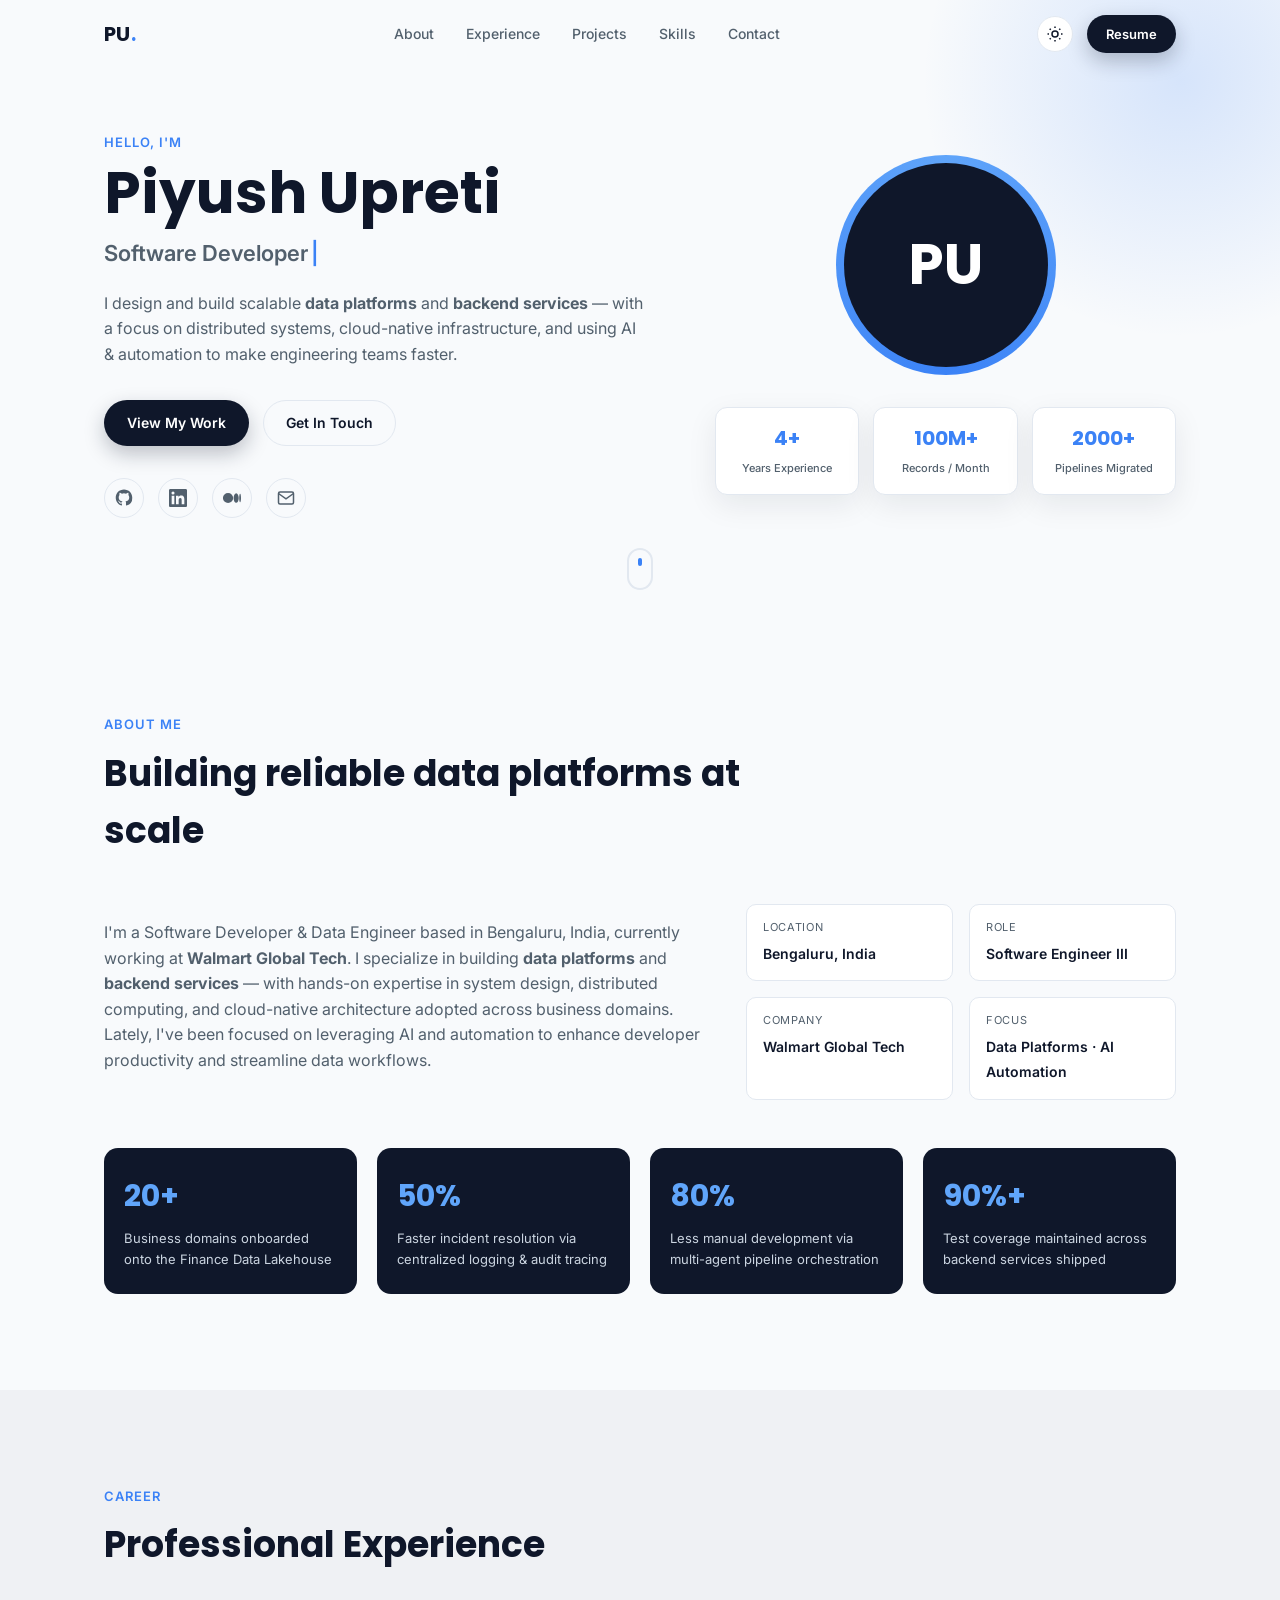
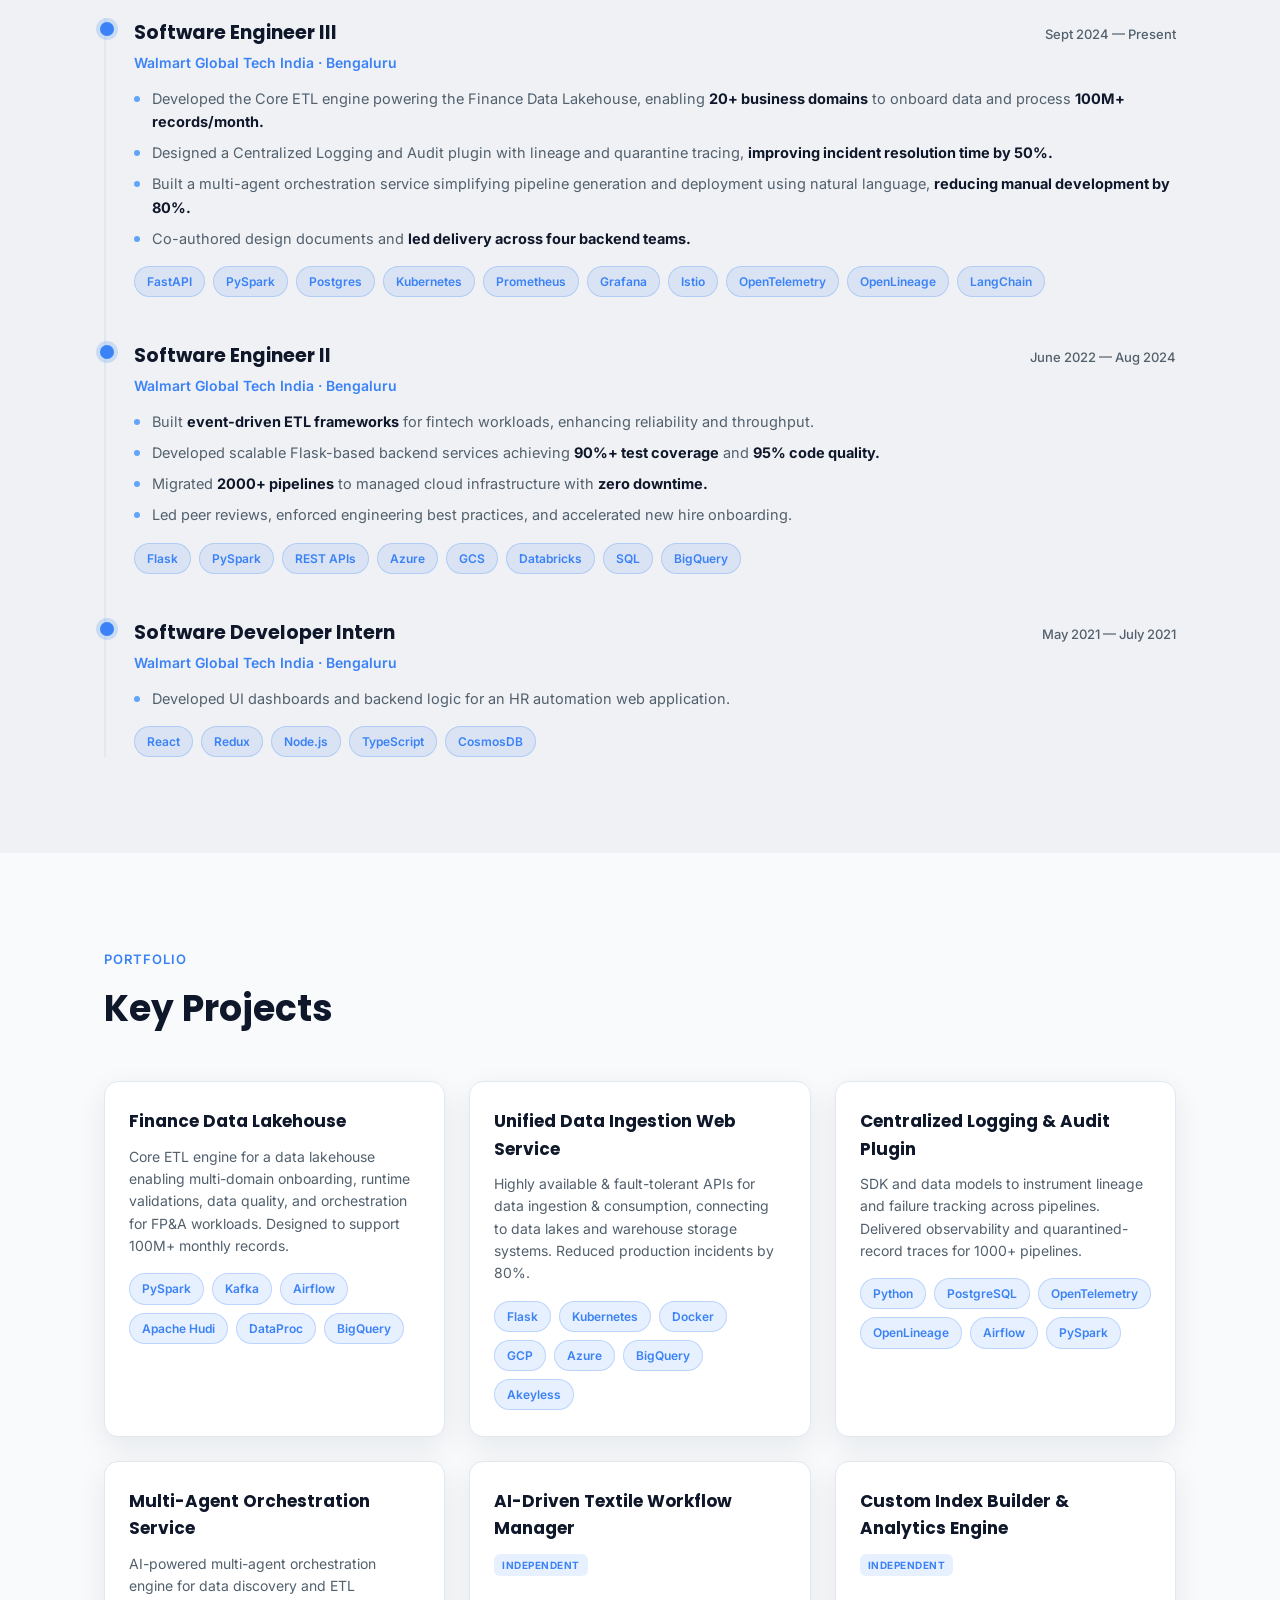
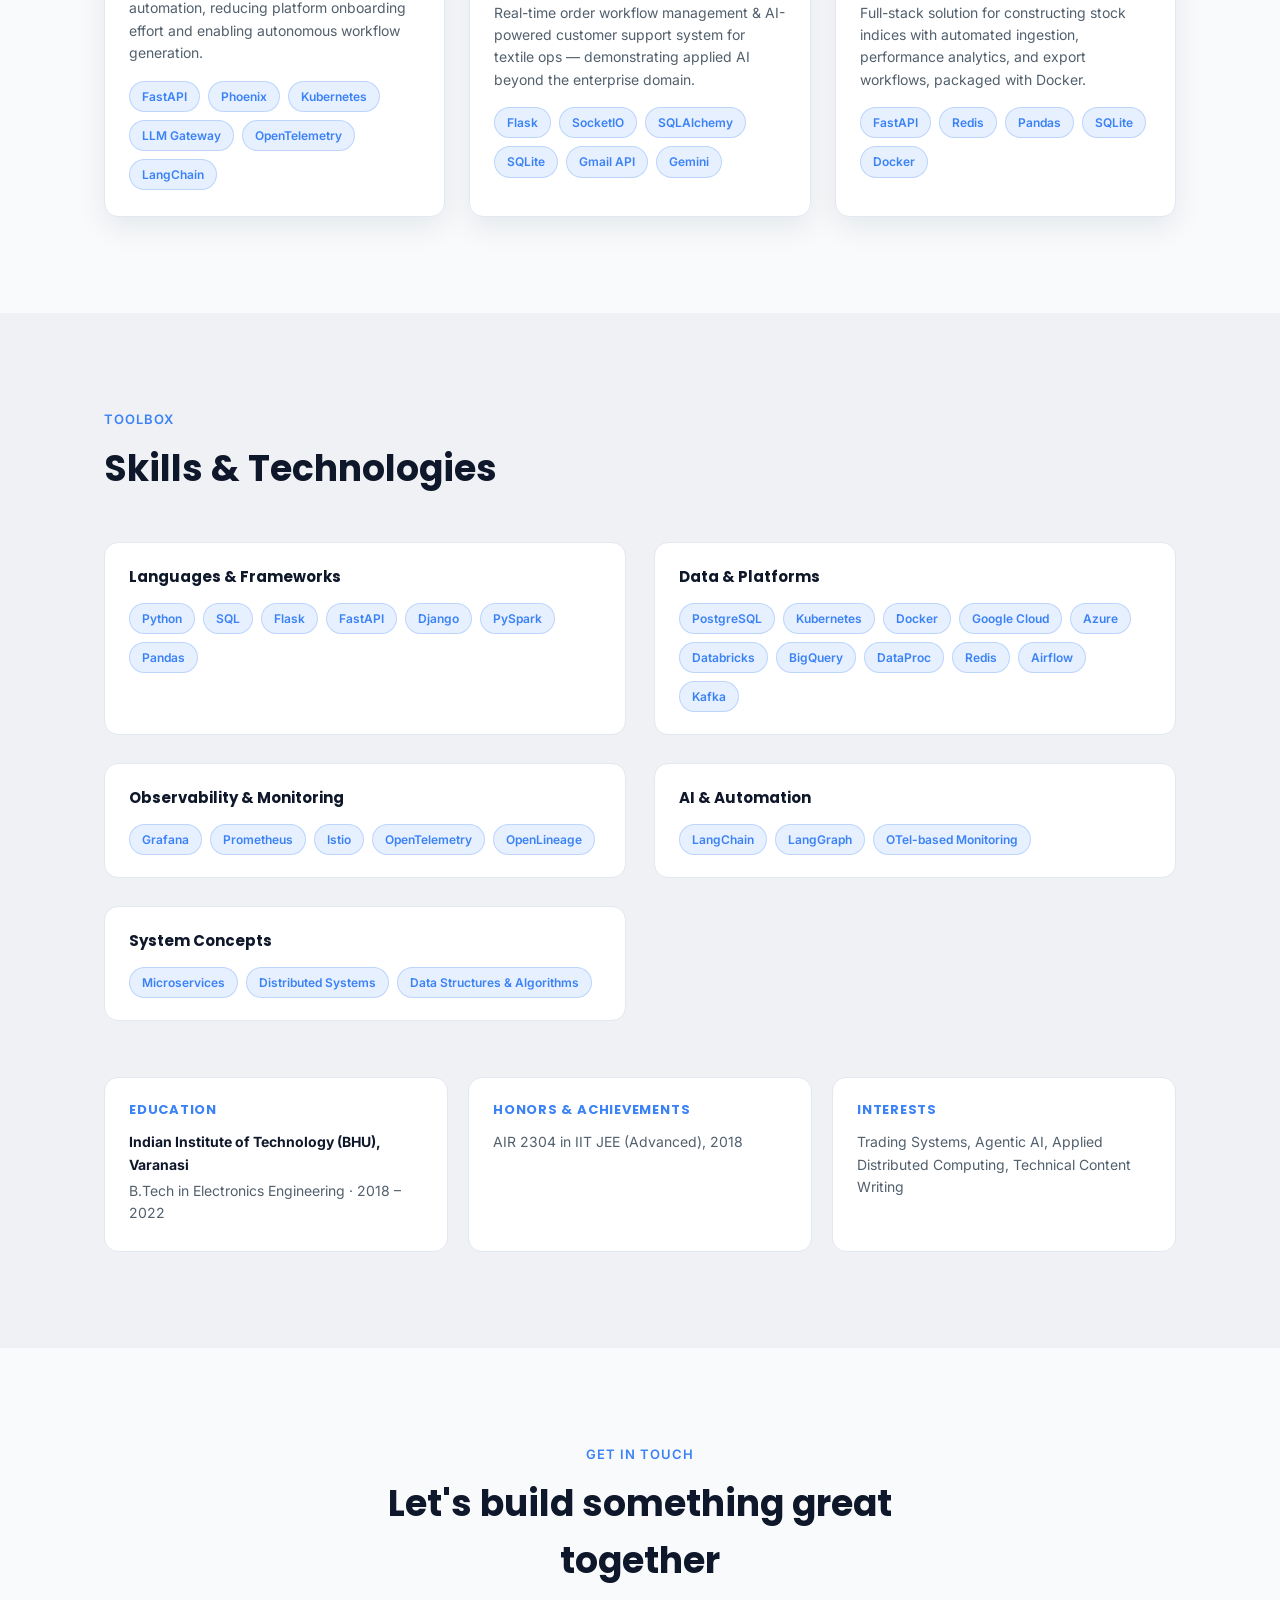
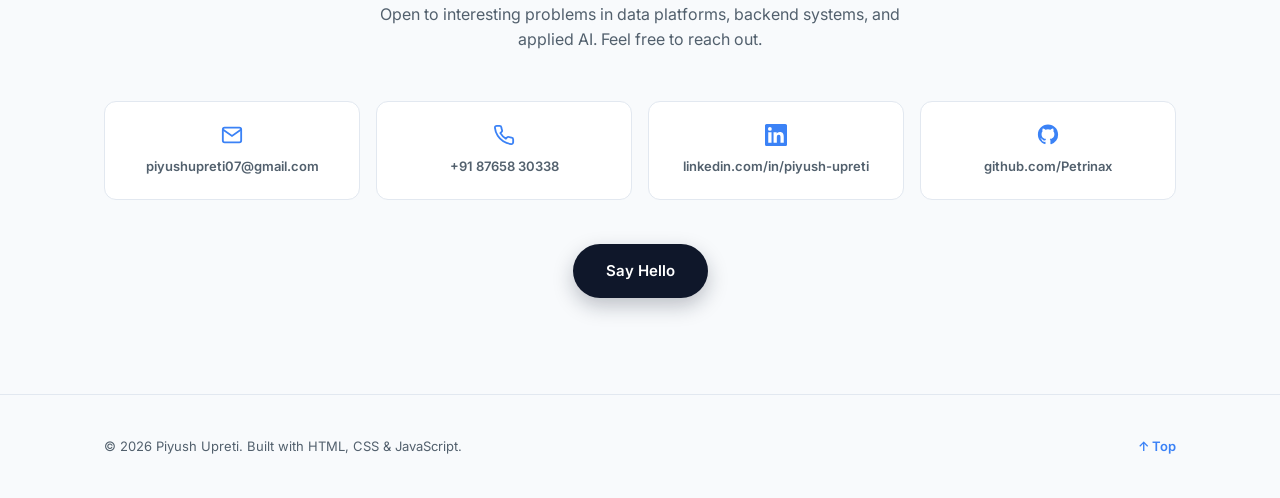
==== page/index.html @ 99fe75d0 "DE-3000 | Add personal branding portfolio site under page/ Co-authored-by: Cursor <cursoragent@curso" ====
<!DOCTYPE html>
<html lang="en">
<head>
<meta charset="UTF-8" />
<meta name="viewport" content="width=device-width, initial-scale=1" />
<title>Piyush Upreti | Software Developer & Data Engineer</title>
<meta name="description" content="Piyush Upreti — Software Developer & Data Engineer building scalable data platforms, backend services, and AI-powered automation." />
<meta name="theme-color" content="#0f172a" />

<!-- Open Graph -->
<meta property="og:title" content="Piyush Upreti | Software Developer & Data Engineer" />
<meta property="og:description" content="Building scalable data platforms, backend services, and AI-powered automation." />
<meta property="og:type" content="website" />
<meta property="og:url" content="https://piyushupreti.com" />

<link rel="icon" href="data:image/svg+xml,%3Csvg xmlns='http://www.w3.org/2000/svg' viewBox='0 0 100 100'%3E%3Crect width='100' height='100' rx='20' fill='%230f172a'/%3E%3Ctext x='50' y='68' font-size='55' text-anchor='middle' fill='%233b82f6' font-family='Arial, sans-serif' font-weight='700'%3EP%3C/text%3E%3C/svg%3E" />

<link rel="preconnect" href="https://fonts.googleapis.com" />
<link rel="preconnect" href="https://fonts.gstatic.com" crossorigin />
<link href="https://fonts.googleapis.com/css2?family=Poppins:wght@500;600;700&family=Inter:wght@400;500;600;700&display=swap" rel="stylesheet" />

<link rel="stylesheet" href="styles.css" />
</head>
<body>

<div class="progress-bar" id="progressBar"></div>

<header class="nav-wrap" id="navWrap">
  <nav class="nav container">
    <a href="#home" class="logo">PU<span>.</span></a>

    <button class="nav-toggle" id="navToggle" aria-label="Toggle menu" aria-expanded="false">
      <span></span><span></span><span></span>
    </button>

    <ul class="nav-links" id="navLinks">
      <li><a href="#about" class="nav-link">About</a></li>
      <li><a href="#experience" class="nav-link">Experience</a></li>
      <li><a href="#projects" class="nav-link">Projects</a></li>
      <li><a href="#skills" class="nav-link">Skills</a></li>
      <li><a href="#contact" class="nav-link">Contact</a></li>
    </ul>

    <div class="nav-actions">
      <button class="theme-toggle" id="themeToggle" aria-label="Toggle dark mode">
        <svg class="icon-sun" viewBox="0 0 24 24" fill="none" stroke="currentColor" stroke-width="2"><circle cx="12" cy="12" r="4"/><path d="M12 2v2M12 20v2M4.93 4.93l1.41 1.41M17.66 17.66l1.41 1.41M2 12h2M20 12h2M6.34 17.66l-1.41 1.41M19.07 4.93l-1.41 1.41"/></svg>
        <svg class="icon-moon" viewBox="0 0 24 24" fill="none" stroke="currentColor" stroke-width="2"><path d="M21 12.79A9 9 0 1 1 11.21 3 7 7 0 0 0 21 12.79z"/></svg>
      </button>
      <a class="btn btn-sm btn-primary" href="assets/Piyush-Upreti-Resume.pdf" download>Resume</a>
    </div>
  </nav>
</header>

<main>

  <!-- HERO -->
  <section id="home" class="hero">
    <div class="container hero-grid">
      <div class="hero-copy reveal">
        <p class="eyebrow">Hello, I'm</p>
        <h1 class="hero-name">Piyush Upreti</h1>
        <p class="hero-role">
          <span id="typedRole">Software Developer</span><span class="cursor">|</span>
        </p>
        <p class="hero-summary">
          I design and build scalable <strong>data platforms</strong> and <strong>backend services</strong> —
          with a focus on distributed systems, cloud-native infrastructure, and using AI &amp; automation
          to make engineering teams faster.
        </p>

        <div class="hero-actions">
          <a href="#projects" class="btn btn-primary">View My Work</a>
          <a href="#contact" class="btn btn-outline">Get In Touch</a>
        </div>

        <ul class="social-row" aria-label="Social links">
          <li><a href="https://github.com/Petrinax" target="_blank" rel="noopener" aria-label="GitHub">
            <svg viewBox="0 0 24 24" fill="currentColor"><path d="M12 .5C5.73.5.98 5.24.98 11.52c0 4.86 3.15 8.98 7.53 10.43.55.1.75-.24.75-.53 0-.26-.01-1.13-.02-2.05-3.06.67-3.71-1.3-3.71-1.3-.5-1.28-1.22-1.62-1.22-1.62-1-.68.07-.67.07-.67 1.1.08 1.68 1.13 1.68 1.13.98 1.68 2.57 1.19 3.2.91.1-.71.38-1.19.7-1.46-2.44-.28-5.01-1.22-5.01-5.43 0-1.2.43-2.18 1.13-2.95-.11-.28-.49-1.4.11-2.93 0 0 .92-.3 3.02 1.13a10.5 10.5 0 0 1 5.5 0c2.1-1.43 3.02-1.13 3.02-1.13.6 1.53.22 2.65.11 2.93.7.77 1.13 1.75 1.13 2.95 0 4.22-2.58 5.15-5.03 5.42.39.34.74 1.02.74 2.05 0 1.48-.01 2.67-.01 3.03 0 .29.2.64.76.53A10.53 10.53 0 0 0 23.02 11.5C23.02 5.24 18.27.5 12 .5z"/></svg>
          </a></li>
          <li><a href="https://www.linkedin.com/in/piyush-upreti" target="_blank" rel="noopener" aria-label="LinkedIn">
            <svg viewBox="0 0 24 24" fill="currentColor"><path d="M20.45 20.45h-3.56v-5.57c0-1.33-.02-3.04-1.85-3.04-1.85 0-2.14 1.45-2.14 2.94v5.67H9.34V9h3.41v1.56h.05c.48-.9 1.64-1.85 3.38-1.85 3.6 0 4.27 2.37 4.27 5.46v6.28zM5.34 7.43a2.07 2.07 0 1 1 0-4.14 2.07 2.07 0 0 1 0 4.14zM7.12 20.45H3.55V9h3.57v11.45zM22.22 0H1.77C.8 0 0 .78 0 1.75v20.5C0 23.22.8 24 1.77 24h20.45c.98 0 1.78-.78 1.78-1.75V1.75C24 .78 23.2 0 22.22 0z"/></svg>
          </a></li>
          <li><a href="https://medium.com/@piyushupreti07" target="_blank" rel="noopener" aria-label="Medium">
            <svg viewBox="0 0 24 24" fill="currentColor"><path d="M13.54 12a6.8 6.8 0 1 1-13.6 0 6.8 6.8 0 0 1 13.6 0zm7.42 0c0 3.54-1.52 6.42-3.4 6.42-1.88 0-3.4-2.88-3.4-6.42s1.52-6.42 3.4-6.42c1.88 0 3.4 2.87 3.4 6.42zM24 12c0 3.17-.53 5.75-1.19 5.75-.66 0-1.19-2.58-1.19-5.75s.53-5.75 1.19-5.75c.66 0 1.19 2.57 1.19 5.75z"/></svg>
          </a></li>
          <li><a href="mailto:piyushupreti07@gmail.com" aria-label="Email">
            <svg viewBox="0 0 24 24" fill="none" stroke="currentColor" stroke-width="2"><rect x="2" y="4" width="20" height="16" rx="2"/><path d="m22 6-10 7L2 6"/></svg>
          </a></li>
        </ul>
      </div>

      <div class="hero-visual reveal">
        <div class="avatar-ring">
          <div class="avatar-core">PU</div>
        </div>
        <div class="hero-stats">
          <div class="stat-card"><span class="stat-num">4+</span><span class="stat-label">Years Experience</span></div>
          <div class="stat-card"><span class="stat-num">100M+</span><span class="stat-label">Records / Month</span></div>
          <div class="stat-card"><span class="stat-num">2000+</span><span class="stat-label">Pipelines Migrated</span></div>
        </div>
      </div>
    </div>
    <a href="#about" class="scroll-cue" aria-label="Scroll down"><span></span></a>
  </section>

  <!-- ABOUT -->
  <section id="about" class="section">
    <div class="container">
      <p class="section-eyebrow reveal">About Me</p>
      <h2 class="section-title reveal">Building reliable data platforms at scale</h2>

      <div class="about-grid">
        <p class="about-text reveal">
          I'm a Software Developer &amp; Data Engineer based in Bengaluru, India, currently working at
          <strong>Walmart Global Tech</strong>. I specialize in building <strong>data platforms</strong> and
          <strong>backend services</strong> — with hands-on expertise in system design, distributed computing,
          and cloud-native architecture adopted across business domains. Lately, I've been focused on
          leveraging AI and automation to enhance developer productivity and streamline data workflows.
        </p>

        <div class="about-facts reveal">
          <div class="fact"><span class="fact-label">Location</span><span class="fact-value">Bengaluru, India</span></div>
          <div class="fact"><span class="fact-label">Role</span><span class="fact-value">Software Engineer III</span></div>
          <div class="fact"><span class="fact-label">Company</span><span class="fact-value">Walmart Global Tech</span></div>
          <div class="fact"><span class="fact-label">Focus</span><span class="fact-value">Data Platforms · AI Automation</span></div>
        </div>
      </div>

      <div class="highlight-grid reveal">
        <div class="highlight-card">
          <span class="highlight-num">20+</span>
          <p>Business domains onboarded onto the Finance Data Lakehouse</p>
        </div>
        <div class="highlight-card">
          <span class="highlight-num">50%</span>
          <p>Faster incident resolution via centralized logging &amp; audit tracing</p>
        </div>
        <div class="highlight-card">
          <span class="highlight-num">80%</span>
          <p>Less manual development via multi-agent pipeline orchestration</p>
        </div>
        <div class="highlight-card">
          <span class="highlight-num">90%+</span>
          <p>Test coverage maintained across backend services shipped</p>
        </div>
      </div>
    </div>
  </section>

  <!-- EXPERIENCE -->
  <section id="experience" class="section section-alt">
    <div class="container">
      <p class="section-eyebrow reveal">Career</p>
      <h2 class="section-title reveal">Professional Experience</h2>

      <div class="timeline">
        <div class="timeline-item reveal">
          <div class="timeline-dot"></div>
          <div class="timeline-content">
            <div class="timeline-head">
              <h3>Software Engineer III</h3>
              <span class="timeline-date">Sept 2024 — Present</span>
            </div>
            <p class="timeline-org">Walmart Global Tech India · Bengaluru</p>
            <ul>
              <li>Developed the Core ETL engine powering the Finance Data Lakehouse, enabling <strong>20+ business domains</strong> to onboard data and process <strong>100M+ records/month.</strong></li>
              <li>Designed a Centralized Logging and Audit plugin with lineage and quarantine tracing, <strong>improving incident resolution time by 50%.</strong></li>
              <li>Built a multi-agent orchestration service simplifying pipeline generation and deployment using natural language, <strong>reducing manual development by 80%.</strong></li>
              <li>Co-authored design documents and <strong>led delivery across four backend teams.</strong></li>
            </ul>
            <div class="tag-row">
              <span class="tag">FastAPI</span><span class="tag">PySpark</span><span class="tag">Postgres</span>
              <span class="tag">Kubernetes</span><span class="tag">Prometheus</span><span class="tag">Grafana</span>
              <span class="tag">Istio</span><span class="tag">OpenTelemetry</span><span class="tag">OpenLineage</span><span class="tag">LangChain</span>
            </div>
          </div>
        </div>

        <div class="timeline-item reveal">
          <div class="timeline-dot"></div>
          <div class="timeline-content">
            <div class="timeline-head">
              <h3>Software Engineer II</h3>
              <span class="timeline-date">June 2022 — Aug 2024</span>
            </div>
            <p class="timeline-org">Walmart Global Tech India · Bengaluru</p>
            <ul>
              <li>Built <strong>event-driven ETL frameworks</strong> for fintech workloads, enhancing reliability and throughput.</li>
              <li>Developed scalable Flask-based backend services achieving <strong>90%+ test coverage</strong> and <strong>95% code quality.</strong></li>
              <li>Migrated <strong>2000+ pipelines</strong> to managed cloud infrastructure with <strong>zero downtime.</strong></li>
              <li>Led peer reviews, enforced engineering best practices, and accelerated new hire onboarding.</li>
            </ul>
            <div class="tag-row">
              <span class="tag">Flask</span><span class="tag">PySpark</span><span class="tag">REST APIs</span>
              <span class="tag">Azure</span><span class="tag">GCS</span><span class="tag">Databricks</span>
              <span class="tag">SQL</span><span class="tag">BigQuery</span>
            </div>
          </div>
        </div>

        <div class="timeline-item reveal">
          <div class="timeline-dot"></div>
          <div class="timeline-content">
            <div class="timeline-head">
              <h3>Software Developer Intern</h3>
              <span class="timeline-date">May 2021 — July 2021</span>
            </div>
            <p class="timeline-org">Walmart Global Tech India · Bengaluru</p>
            <ul>
              <li>Developed UI dashboards and backend logic for an HR automation web application.</li>
            </ul>
            <div class="tag-row">
              <span class="tag">React</span><span class="tag">Redux</span><span class="tag">Node.js</span>
              <span class="tag">TypeScript</span><span class="tag">CosmosDB</span>
            </div>
          </div>
        </div>
      </div>
    </div>
  </section>

  <!-- PROJECTS -->
  <section id="projects" class="section">
    <div class="container">
      <p class="section-eyebrow reveal">Portfolio</p>
      <h2 class="section-title reveal">Key Projects</h2>

      <div class="project-grid">
        <article class="project-card reveal">
          <h3>Finance Data Lakehouse</h3>
          <p>Core ETL engine for a data lakehouse enabling multi-domain onboarding, runtime validations, data quality, and orchestration for FP&amp;A workloads. Designed to support 100M+ monthly records.</p>
          <div class="tag-row"><span class="tag">PySpark</span><span class="tag">Kafka</span><span class="tag">Airflow</span><span class="tag">Apache Hudi</span><span class="tag">DataProc</span><span class="tag">BigQuery</span></div>
        </article>

        <article class="project-card reveal">
          <h3>Unified Data Ingestion Web Service</h3>
          <p>Highly available &amp; fault-tolerant APIs for data ingestion &amp; consumption, connecting to data lakes and warehouse storage systems. Reduced production incidents by 80%.</p>
          <div class="tag-row"><span class="tag">Flask</span><span class="tag">Kubernetes</span><span class="tag">Docker</span><span class="tag">GCP</span><span class="tag">Azure</span><span class="tag">BigQuery</span><span class="tag">Akeyless</span></div>
        </article>

        <article class="project-card reveal">
          <h3>Centralized Logging &amp; Audit Plugin</h3>
          <p>SDK and data models to instrument lineage and failure tracking across pipelines. Delivered observability and quarantined-record traces for 1000+ pipelines.</p>
          <div class="tag-row"><span class="tag">Python</span><span class="tag">PostgreSQL</span><span class="tag">OpenTelemetry</span><span class="tag">OpenLineage</span><span class="tag">Airflow</span><span class="tag">PySpark</span></div>
        </article>

        <article class="project-card reveal">
          <h3>Multi-Agent Orchestration Service</h3>
          <p>AI-powered multi-agent orchestration engine for data discovery and ETL automation, reducing platform onboarding effort and enabling autonomous workflow generation.</p>
          <div class="tag-row"><span class="tag">FastAPI</span><span class="tag">Phoenix</span><span class="tag">Kubernetes</span><span class="tag">LLM Gateway</span><span class="tag">OpenTelemetry</span><span class="tag">LangChain</span></div>
        </article>

        <article class="project-card reveal">
          <h3>AI-Driven Textile Workflow Manager</h3>
          <p class="badge-line"><span class="badge">Independent</span></p>
          <p>Real-time order workflow management &amp; AI-powered customer support system for textile ops — demonstrating applied AI beyond the enterprise domain.</p>
          <div class="tag-row"><span class="tag">Flask</span><span class="tag">SocketIO</span><span class="tag">SQLAlchemy</span><span class="tag">SQLite</span><span class="tag">Gmail API</span><span class="tag">Gemini</span></div>
        </article>

        <article class="project-card reveal">
          <h3>Custom Index Builder &amp; Analytics Engine</h3>
          <p class="badge-line"><span class="badge">Independent</span></p>
          <p>Full-stack solution for constructing stock indices with automated ingestion, performance analytics, and export workflows, packaged with Docker.</p>
          <div class="tag-row"><span class="tag">FastAPI</span><span class="tag">Redis</span><span class="tag">Pandas</span><span class="tag">SQLite</span><span class="tag">Docker</span></div>
        </article>
      </div>
    </div>
  </section>

  <!-- SKILLS -->
  <section id="skills" class="section section-alt">
    <div class="container">
      <p class="section-eyebrow reveal">Toolbox</p>
      <h2 class="section-title reveal">Skills &amp; Technologies</h2>

      <div class="skills-grid">
        <div class="skill-group reveal">
          <h3>Languages &amp; Frameworks</h3>
          <div class="tag-row"><span class="tag">Python</span><span class="tag">SQL</span><span class="tag">Flask</span><span class="tag">FastAPI</span><span class="tag">Django</span><span class="tag">PySpark</span><span class="tag">Pandas</span></div>
        </div>
        <div class="skill-group reveal">
          <h3>Data &amp; Platforms</h3>
          <div class="tag-row"><span class="tag">PostgreSQL</span><span class="tag">Kubernetes</span><span class="tag">Docker</span><span class="tag">Google Cloud</span><span class="tag">Azure</span><span class="tag">Databricks</span><span class="tag">BigQuery</span><span class="tag">DataProc</span><span class="tag">Redis</span><span class="tag">Airflow</span><span class="tag">Kafka</span></div>
        </div>
        <div class="skill-group reveal">
          <h3>Observability &amp; Monitoring</h3>
          <div class="tag-row"><span class="tag">Grafana</span><span class="tag">Prometheus</span><span class="tag">Istio</span><span class="tag">OpenTelemetry</span><span class="tag">OpenLineage</span></div>
        </div>
        <div class="skill-group reveal">
          <h3>AI &amp; Automation</h3>
          <div class="tag-row"><span class="tag">LangChain</span><span class="tag">LangGraph</span><span class="tag">OTel-based Monitoring</span></div>
        </div>
        <div class="skill-group reveal">
          <h3>System Concepts</h3>
          <div class="tag-row"><span class="tag">Microservices</span><span class="tag">Distributed Systems</span><span class="tag">Data Structures &amp; Algorithms</span></div>
        </div>
      </div>

      <div class="edu-honors reveal">
        <div class="edu-card">
          <h3>Education</h3>
          <p><strong>Indian Institute of Technology (BHU), Varanasi</strong></p>
          <p>B.Tech in Electronics Engineering · 2018 – 2022</p>
        </div>
        <div class="edu-card">
          <h3>Honors &amp; Achievements</h3>
          <p>AIR 2304 in IIT JEE (Advanced), 2018</p>
        </div>
        <div class="edu-card">
          <h3>Interests</h3>
          <p>Trading Systems, Agentic AI, Applied Distributed Computing, Technical Content Writing</p>
        </div>
      </div>
    </div>
  </section>

  <!-- CONTACT -->
  <section id="contact" class="section contact-section">
    <div class="container">
      <p class="section-eyebrow reveal">Get In Touch</p>
      <h2 class="section-title reveal">Let's build something great together</h2>
      <p class="contact-sub reveal">Open to interesting problems in data platforms, backend systems, and applied AI. Feel free to reach out.</p>

      <div class="contact-grid reveal">
        <a class="contact-card" href="mailto:piyushupreti07@gmail.com">
          <svg viewBox="0 0 24 24" fill="none" stroke="currentColor" stroke-width="2"><rect x="2" y="4" width="20" height="16" rx="2"/><path d="m22 6-10 7L2 6"/></svg>
          <span>piyushupreti07@gmail.com</span>
        </a>
        <a class="contact-card" href="tel:+918765830338">
          <svg viewBox="0 0 24 24" fill="none" stroke="currentColor" stroke-width="2"><path d="M22 16.92v3a2 2 0 0 1-2.18 2 19.79 19.79 0 0 1-8.63-3.07 19.5 19.5 0 0 1-6-6 19.79 19.79 0 0 1-3.07-8.67A2 2 0 0 1 4.11 2h3a2 2 0 0 1 2 1.72c.127.96.361 1.903.7 2.81a2 2 0 0 1-.45 2.11L8.09 9.91a16 16 0 0 0 6 6l1.27-1.27a2 2 0 0 1 2.11-.45c.907.339 1.85.573 2.81.7A2 2 0 0 1 22 16.92z"/></svg>
          <span>+91 87658 30338</span>
        </a>
        <a class="contact-card" href="https://www.linkedin.com/in/piyush-upreti" target="_blank" rel="noopener">
          <svg viewBox="0 0 24 24" fill="currentColor"><path d="M20.45 20.45h-3.56v-5.57c0-1.33-.02-3.04-1.85-3.04-1.85 0-2.14 1.45-2.14 2.94v5.67H9.34V9h3.41v1.56h.05c.48-.9 1.64-1.85 3.38-1.85 3.6 0 4.27 2.37 4.27 5.46v6.28zM5.34 7.43a2.07 2.07 0 1 1 0-4.14 2.07 2.07 0 0 1 0 4.14zM7.12 20.45H3.55V9h3.57v11.45zM22.22 0H1.77C.8 0 0 .78 0 1.75v20.5C0 23.22.8 24 1.77 24h20.45c.98 0 1.78-.78 1.78-1.75V1.75C24 .78 23.2 0 22.22 0z"/></svg>
          <span>linkedin.com/in/piyush-upreti</span>
        </a>
        <a class="contact-card" href="https://github.com/Petrinax" target="_blank" rel="noopener">
          <svg viewBox="0 0 24 24" fill="currentColor"><path d="M12 .5C5.73.5.98 5.24.98 11.52c0 4.86 3.15 8.98 7.53 10.43.55.1.75-.24.75-.53 0-.26-.01-1.13-.02-2.05-3.06.67-3.71-1.3-3.71-1.3-.5-1.28-1.22-1.62-1.22-1.62-1-.68.07-.67.07-.67 1.1.08 1.68 1.13 1.68 1.13.98 1.68 2.57 1.19 3.2.91.1-.71.38-1.19.7-1.46-2.44-.28-5.01-1.22-5.01-5.43 0-1.2.43-2.18 1.13-2.95-.11-.28-.49-1.4.11-2.93 0 0 .92-.3 3.02 1.13a10.5 10.5 0 0 1 5.5 0c2.1-1.43 3.02-1.13 3.02-1.13.6 1.53.22 2.65.11 2.93.7.77 1.13 1.75 1.13 2.95 0 4.22-2.58 5.15-5.03 5.42.39.34.74 1.02.74 2.05 0 1.48-.01 2.67-.01 3.03 0 .29.2.64.76.53A10.53 10.53 0 0 0 23.02 11.5C23.02 5.24 18.27.5 12 .5z"/></svg>
          <span>github.com/Petrinax</span>
        </a>
      </div>

      <div class="contact-cta reveal">
        <a href="mailto:piyushupreti07@gmail.com" class="btn btn-primary btn-lg">Say Hello</a>
      </div>
    </div>
  </section>

</main>

<footer class="footer">
  <div class="container footer-inner">
    <p>&copy; <span id="year"></span> Piyush Upreti. Built with HTML, CSS &amp; JavaScript.</p>
    <a href="#home" class="back-to-top" aria-label="Back to top">↑ Top</a>
  </div>
</footer>

<script src="script.js"></script>
</body>
</html>
---- page/styles.css ----
/* ==========================================================================
   Piyush Upreti — Portfolio Styles
   ========================================================================== */

:root {
  --navy: #0f172a;
  --navy-soft: #1e293b;
  --accent: #3b82f6;
  --accent-light: #60a5fa;
  --bg: #f8fafc;
  --surface: #ffffff;
  --text: #0f172a;
  --muted: #52606d;
  --border: #e2e8f0;
  --shadow: 0 10px 30px rgba(15, 23, 42, 0.08);
  --radius: 14px;
  --font-body: 'Inter', system-ui, -apple-system, "Segoe UI", sans-serif;
  --font-head: 'Poppins', var(--font-body);
  --header-h: 68px;
}

[data-theme="dark"] {
  --bg: #0b1220;
  --surface: #111a2e;
  --text: #e5edff;
  --muted: #93a3c2;
  --border: #223151;
  --shadow: 0 10px 30px rgba(0, 0, 0, 0.45);
}

* { box-sizing: border-box; }

html { scroll-behavior: smooth; }

body {
  margin: 0;
  font-family: var(--font-body);
  background: var(--bg);
  color: var(--text);
  line-height: 1.6;
  transition: background 0.3s ease, color 0.3s ease;
}

.container {
  max-width: 1120px;
  margin: 0 auto;
  padding: 0 24px;
}

img, svg { display: block; }

a { color: inherit; text-decoration: none; }

ul { list-style: none; margin: 0; padding: 0; }

h1, h2, h3 { font-family: var(--font-head); margin: 0; }

/* ---------- Progress bar ---------- */
.progress-bar {
  position: fixed;
  top: 0; left: 0;
  height: 3px;
  width: 0%;
  background: linear-gradient(90deg, var(--accent), var(--accent-light));
  z-index: 1000;
  transition: width 0.1s ease-out;
}

/* ---------- Nav ---------- */
.nav-wrap {
  position: fixed;
  top: 0; left: 0; right: 0;
  z-index: 900;
  background: transparent;
  transition: background 0.3s ease, box-shadow 0.3s ease, border-color .3s ease;
  border-bottom: 1px solid transparent;
}

.nav-wrap.scrolled {
  background: color-mix(in srgb, var(--surface) 88%, transparent);
  backdrop-filter: saturate(180%) blur(12px);
  border-bottom-color: var(--border);
}

.nav {
  height: var(--header-h);
  display: flex;
  align-items: center;
  justify-content: space-between;
  gap: 24px;
}

.logo {
  font-family: var(--font-head);
  font-weight: 700;
  font-size: 20px;
  letter-spacing: 0.02em;
  color: var(--text);
}
.logo span { color: var(--accent); }

.nav-links {
  display: flex;
  gap: 28px;
  flex: 1;
  justify-content: center;
}

.nav-link {
  font-size: 14px;
  font-weight: 500;
  color: var(--muted);
  padding: 6px 2px;
  position: relative;
  transition: color 0.2s ease;
}
.nav-link::after {
  content: "";
  position: absolute;
  left: 0; bottom: -2px;
  width: 0%;
  height: 2px;
  background: var(--accent);
  transition: width 0.25s ease;
}
.nav-link:hover, .nav-link.active { color: var(--text); }
.nav-link:hover::after, .nav-link.active::after { width: 100%; }

.nav-actions {
  display: flex;
  align-items: center;
  gap: 14px;
}

.theme-toggle {
  width: 36px; height: 36px;
  border-radius: 50%;
  border: 1px solid var(--border);
  background: var(--surface);
  color: var(--text);
  display: flex; align-items: center; justify-content: center;
  cursor: pointer;
  transition: transform 0.2s ease, border-color .2s ease;
}
.theme-toggle:hover { transform: translateY(-2px); border-color: var(--accent); }
.theme-toggle svg { width: 18px; height: 18px; }
.icon-moon { display: none; }
[data-theme="dark"] .icon-sun { display: none; }
[data-theme="dark"] .icon-moon { display: block; }

.nav-toggle {
  display: none;
  flex-direction: column;
  gap: 5px;
  background: none;
  border: none;
  cursor: pointer;
  padding: 4px;
}
.nav-toggle span {
  width: 24px; height: 2px;
  background: var(--text);
  border-radius: 2px;
  transition: transform .3s ease, opacity .3s ease;
}

/* ---------- Buttons ---------- */
.btn {
  display: inline-flex;
  align-items: center;
  justify-content: center;
  padding: 11px 22px;
  border-radius: 999px;
  font-weight: 600;
  font-size: 14px;
  border: 1px solid transparent;
  cursor: pointer;
  transition: transform 0.2s ease, box-shadow 0.2s ease, background 0.2s ease, color .2s ease;
  white-space: nowrap;
}
.btn-sm { padding: 8px 18px; font-size: 13px; }
.btn-lg { padding: 14px 32px; font-size: 15px; }

.btn-primary {
  background: var(--navy);
  color: #fff;
  box-shadow: 0 8px 20px rgba(15, 23, 42, 0.25);
}
[data-theme="dark"] .btn-primary { background: var(--accent); }
.btn-primary:hover { transform: translateY(-2px); box-shadow: 0 12px 26px rgba(15, 23, 42, 0.32); }

.btn-outline {
  background: transparent;
  color: var(--text);
  border-color: var(--border);
}
.btn-outline:hover { border-color: var(--accent); color: var(--accent); transform: translateY(-2px); }

/* ---------- Hero ---------- */
.hero {
  position: relative;
  padding: calc(var(--header-h) + 64px) 0 100px;
  overflow: hidden;
}
.hero::before {
  content: "";
  position: absolute;
  top: -180px; right: -160px;
  width: 520px; height: 520px;
  background: radial-gradient(circle, rgba(59,130,246,0.18), transparent 70%);
  z-index: -1;
}

.hero-grid {
  display: grid;
  grid-template-columns: 1.1fr 0.9fr;
  gap: 48px;
  align-items: center;
}

.eyebrow {
  color: var(--accent);
  font-weight: 600;
  letter-spacing: 0.08em;
  text-transform: uppercase;
  font-size: 13px;
  margin: 0 0 10px;
}

.hero-name {
  font-size: clamp(36px, 5.5vw, 58px);
  font-weight: 700;
  line-height: 1.05;
  margin-bottom: 12px;
}

.hero-role {
  font-size: clamp(18px, 2.4vw, 22px);
  color: var(--muted);
  font-weight: 600;
  margin: 0 0 20px;
}
.cursor {
  display: inline-block;
  margin-left: 3px;
  color: var(--accent);
  animation: blink 1s step-start infinite;
}
@keyframes blink { 50% { opacity: 0; } }

.hero-summary {
  font-size: 16px;
  color: var(--muted);
  max-width: 540px;
  margin-bottom: 32px;
}

.hero-actions {
  display: flex;
  gap: 14px;
  flex-wrap: wrap;
  margin-bottom: 32px;
}

.social-row {
  display: flex;
  gap: 14px;
}
.social-row a {
  width: 40px; height: 40px;
  border-radius: 50%;
  border: 1px solid var(--border);
  display: flex; align-items: center; justify-content: center;
  color: var(--muted);
  transition: all 0.2s ease;
}
.social-row a svg { width: 18px; height: 18px; }
.social-row a:hover {
  color: #fff;
  background: var(--accent);
  border-color: var(--accent);
  transform: translateY(-3px);
}

.hero-visual {
  display: flex;
  flex-direction: column;
  align-items: center;
  gap: 32px;
}

.avatar-ring {
  width: 220px; height: 220px;
  border-radius: 50%;
  padding: 8px;
  background: conic-gradient(from 180deg, var(--accent), var(--accent-light), var(--accent));
  display: flex; align-items: center; justify-content: center;
  animation: spin 10s linear infinite;
}
@keyframes spin { to { transform: rotate(360deg); } }

.avatar-core {
  width: 100%; height: 100%;
  border-radius: 50%;
  background: var(--navy);
  color: #fff;
  display: flex; align-items: center; justify-content: center;
  font-family: var(--font-head);
  font-size: 56px;
  font-weight: 700;
  animation: spin-reverse 10s linear infinite;
}
@keyframes spin-reverse { to { transform: rotate(-360deg); } }

.hero-stats {
  display: grid;
  grid-template-columns: repeat(3, 1fr);
  gap: 14px;
  width: 100%;
}
.stat-card {
  background: var(--surface);
  border: 1px solid var(--border);
  border-radius: 12px;
  padding: 14px 8px;
  text-align: center;
  box-shadow: var(--shadow);
}
.stat-num {
  display: block;
  font-family: var(--font-head);
  font-size: 20px;
  font-weight: 700;
  color: var(--accent);
}
.stat-label {
  font-size: 11px;
  color: var(--muted);
  font-weight: 500;
}

.scroll-cue {
  position: absolute;
  bottom: 28px; left: 50%;
  transform: translateX(-50%);
  width: 26px; height: 42px;
  border: 2px solid var(--border);
  border-radius: 20px;
}
.scroll-cue span {
  position: absolute;
  top: 8px; left: 50%;
  transform: translateX(-50%);
  width: 4px; height: 8px;
  border-radius: 2px;
  background: var(--accent);
  animation: scrollDown 1.6s ease infinite;
}
@keyframes scrollDown {
  0% { opacity: 1; top: 8px; }
  100% { opacity: 0; top: 22px; }
}

/* ---------- Sections ---------- */
.section {
  padding: 96px 0;
}
.section-alt {
  background: color-mix(in srgb, var(--navy) 4%, var(--bg));
}
[data-theme="dark"] .section-alt { background: #0e1729; }

.section-eyebrow {
  color: var(--accent);
  font-weight: 600;
  letter-spacing: 0.08em;
  text-transform: uppercase;
  font-size: 13px;
  margin: 0 0 10px;
}
.section-title {
  font-size: clamp(26px, 3.4vw, 36px);
  font-weight: 700;
  margin-bottom: 44px;
  max-width: 640px;
}

/* ---------- About ---------- */
.about-grid {
  display: grid;
  grid-template-columns: 1.4fr 1fr;
  gap: 40px;
  margin-bottom: 48px;
}
.about-text { font-size: 16px; color: var(--muted); }

.about-facts {
  display: grid;
  grid-template-columns: 1fr 1fr;
  gap: 16px;
  align-content: start;
}
.fact {
  background: var(--surface);
  border: 1px solid var(--border);
  border-radius: 10px;
  padding: 14px 16px;
}
.fact-label {
  display: block;
  font-size: 11px;
  text-transform: uppercase;
  letter-spacing: 0.06em;
  color: var(--muted);
  margin-bottom: 4px;
}
.fact-value { font-weight: 600; font-size: 14px; }

.highlight-grid {
  display: grid;
  grid-template-columns: repeat(4, 1fr);
  gap: 20px;
}
.highlight-card {
  background: var(--navy);
  color: #fff;
  border-radius: var(--radius);
  padding: 24px 20px;
}
.highlight-num {
  display: block;
  font-family: var(--font-head);
  font-size: 30px;
  font-weight: 700;
  color: var(--accent-light);
  margin-bottom: 8px;
}
.highlight-card p { margin: 0; font-size: 13px; color: #cbd5e1; }

/* ---------- Timeline ---------- */
.timeline {
  position: relative;
  padding-left: 28px;
  border-left: 2px solid var(--border);
}
.timeline-item {
  position: relative;
  margin-bottom: 44px;
}
.timeline-item:last-child { margin-bottom: 0; }
.timeline-dot {
  position: absolute;
  left: -34px;
  top: 4px;
  width: 14px; height: 14px;
  border-radius: 50%;
  background: var(--accent);
  box-shadow: 0 0 0 4px color-mix(in srgb, var(--accent) 20%, transparent);
}
.timeline-head {
  display: flex;
  align-items: baseline;
  justify-content: space-between;
  flex-wrap: wrap;
  gap: 6px 16px;
  margin-bottom: 4px;
}
.timeline-head h3 { font-size: 19px; font-weight: 700; }
.timeline-date { font-size: 13px; color: var(--muted); font-weight: 500; }
.timeline-org { color: var(--accent); font-weight: 600; font-size: 14px; margin: 0 0 12px; }
.timeline-content ul { margin: 0 0 16px; }
.timeline-content li {
  position: relative;
  padding-left: 18px;
  margin-bottom: 8px;
  color: var(--muted);
  font-size: 14.5px;
}
.timeline-content li::before {
  content: "";
  position: absolute;
  left: 0; top: 9px;
  width: 6px; height: 6px;
  border-radius: 50%;
  background: var(--accent-light);
}
.timeline-content strong { color: var(--text); }

/* ---------- Tags ---------- */
.tag-row {
  display: flex;
  flex-wrap: wrap;
  gap: 8px;
}
.tag {
  font-size: 12px;
  font-weight: 600;
  padding: 5px 12px;
  border-radius: 999px;
  background: color-mix(in srgb, var(--accent) 12%, transparent);
  color: var(--accent);
  border: 1px solid color-mix(in srgb, var(--accent) 25%, transparent);
}
[data-theme="dark"] .tag { color: var(--accent-light); }

/* ---------- Projects ---------- */
.project-grid {
  display: grid;
  grid-template-columns: repeat(3, 1fr);
  gap: 24px;
}
.project-card {
  background: var(--surface);
  border: 1px solid var(--border);
  border-radius: var(--radius);
  padding: 26px 24px;
  box-shadow: var(--shadow);
  transition: transform 0.25s ease, box-shadow 0.25s ease;
}
.project-card:hover {
  transform: translateY(-6px);
  box-shadow: 0 18px 40px rgba(15, 23, 42, 0.14);
}
.project-card h3 { font-size: 17px; margin-bottom: 10px; }
.project-card p { color: var(--muted); font-size: 14px; margin: 0 0 16px; }
.badge {
  display: inline-block;
  font-size: 10px;
  font-weight: 700;
  text-transform: uppercase;
  letter-spacing: 0.05em;
  color: var(--accent);
  background: color-mix(in srgb, var(--accent) 12%, transparent);
  border-radius: 6px;
  padding: 3px 8px;
  margin-bottom: 10px;
}
.badge-line { margin: 0; }

/* ---------- Skills ---------- */
.skills-grid {
  display: grid;
  grid-template-columns: repeat(2, 1fr);
  gap: 28px;
  margin-bottom: 56px;
}
.skill-group {
  background: var(--surface);
  border: 1px solid var(--border);
  border-radius: var(--radius);
  padding: 22px 24px;
}
.skill-group h3 { font-size: 15px; margin-bottom: 14px; }

.edu-honors {
  display: grid;
  grid-template-columns: repeat(3, 1fr);
  gap: 20px;
}
.edu-card {
  background: var(--surface);
  border: 1px solid var(--border);
  border-radius: var(--radius);
  padding: 22px 24px;
}
.edu-card h3 {
  font-size: 13px;
  text-transform: uppercase;
  letter-spacing: 0.06em;
  color: var(--accent);
  margin-bottom: 10px;
}
.edu-card p { margin: 0 0 4px; font-size: 14px; color: var(--muted); }
.edu-card p strong { color: var(--text); }

/* ---------- Contact ---------- */
.contact-section { text-align: center; }
.contact-section .section-title { margin: 0 auto 12px; }
.contact-sub {
  color: var(--muted);
  max-width: 520px;
  margin: 0 auto 48px;
}
.contact-grid {
  display: grid;
  grid-template-columns: repeat(4, 1fr);
  gap: 16px;
  margin-bottom: 44px;
}
.contact-card {
  background: var(--surface);
  border: 1px solid var(--border);
  border-radius: 12px;
  padding: 22px 12px;
  display: flex;
  flex-direction: column;
  align-items: center;
  gap: 10px;
  font-size: 13px;
  font-weight: 600;
  color: var(--muted);
  transition: transform 0.2s ease, color 0.2s ease, border-color 0.2s ease;
  word-break: break-word;
}
.contact-card svg { width: 22px; height: 22px; color: var(--accent); }
.contact-card:hover { transform: translateY(-4px); color: var(--text); border-color: var(--accent); }

/* ---------- Footer ---------- */
.footer {
  border-top: 1px solid var(--border);
  padding: 28px 0;
}
.footer-inner {
  display: flex;
  align-items: center;
  justify-content: space-between;
  flex-wrap: wrap;
  gap: 12px;
  font-size: 13px;
  color: var(--muted);
}
.back-to-top { font-weight: 600; color: var(--accent); }

/* ---------- Reveal on scroll ---------- */
.reveal {
  opacity: 0;
  transform: translateY(24px);
  transition: opacity 0.6s ease, transform 0.6s ease;
}
.reveal.is-visible {
  opacity: 1;
  transform: translateY(0);
}

/* ---------- Responsive ---------- */
@media (max-width: 900px) {
  .hero-grid { grid-template-columns: 1fr; }
  .hero-visual { order: -1; }
  .about-grid { grid-template-columns: 1fr; }
  .project-grid { grid-template-columns: repeat(2, 1fr); }
  .highlight-grid { grid-template-columns: repeat(2, 1fr); }
  .skills-grid { grid-template-columns: 1fr; }
  .edu-honors { grid-template-columns: 1fr; }
  .contact-grid { grid-template-columns: repeat(2, 1fr); }
}

@media (max-width: 720px) {
  .nav-toggle { display: flex; }
  .nav-links {
    position: fixed;
    top: var(--header-h);
    left: 0; right: 0;
    background: var(--surface);
    border-bottom: 1px solid var(--border);
    flex-direction: column;
    align-items: center;
    padding: 24px 0;
    gap: 20px;
    transform: translateY(-130%);
    transition: transform 0.3s ease;
  }
  .nav-links.open { transform: translateY(0); }
  .nav-actions .btn-sm { display: none; }
  .project-grid { grid-template-columns: 1fr; }
  .highlight-grid { grid-template-columns: 1fr; }
  .contact-grid { grid-template-columns: 1fr; }
}
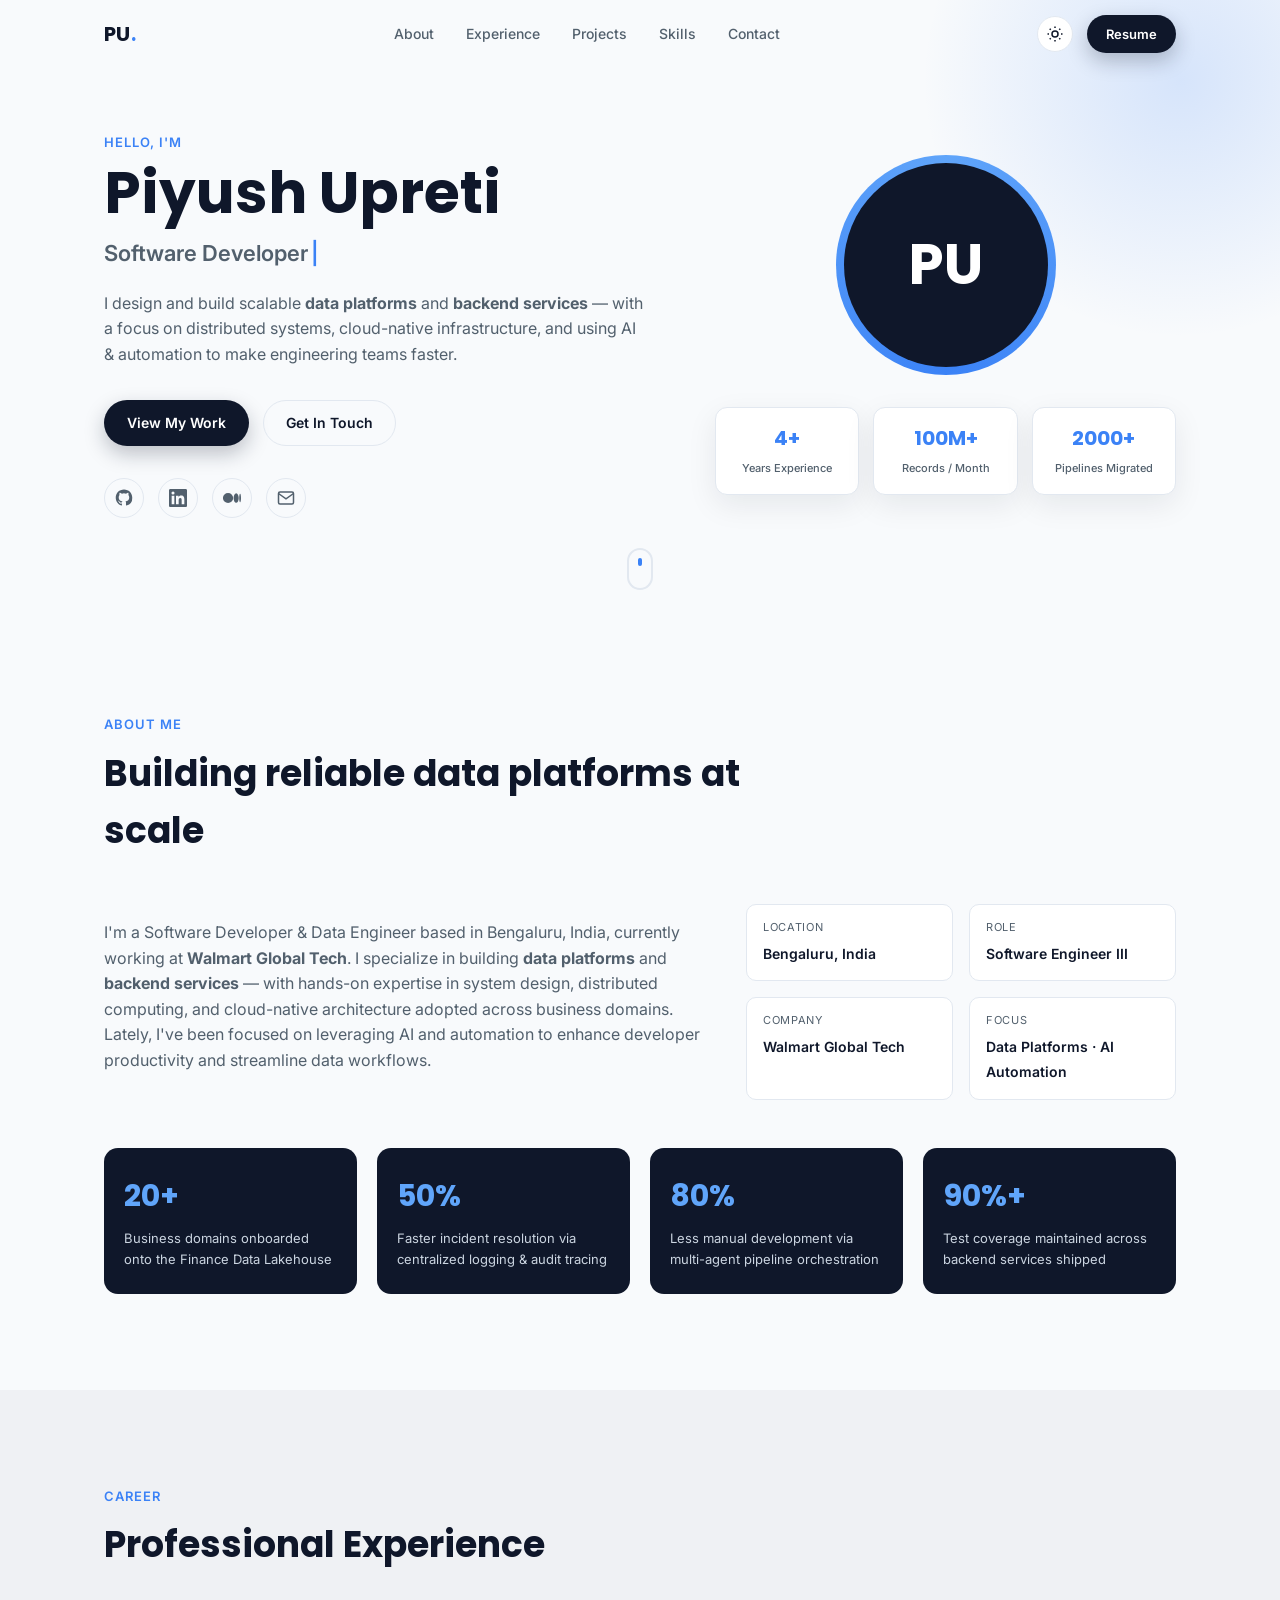
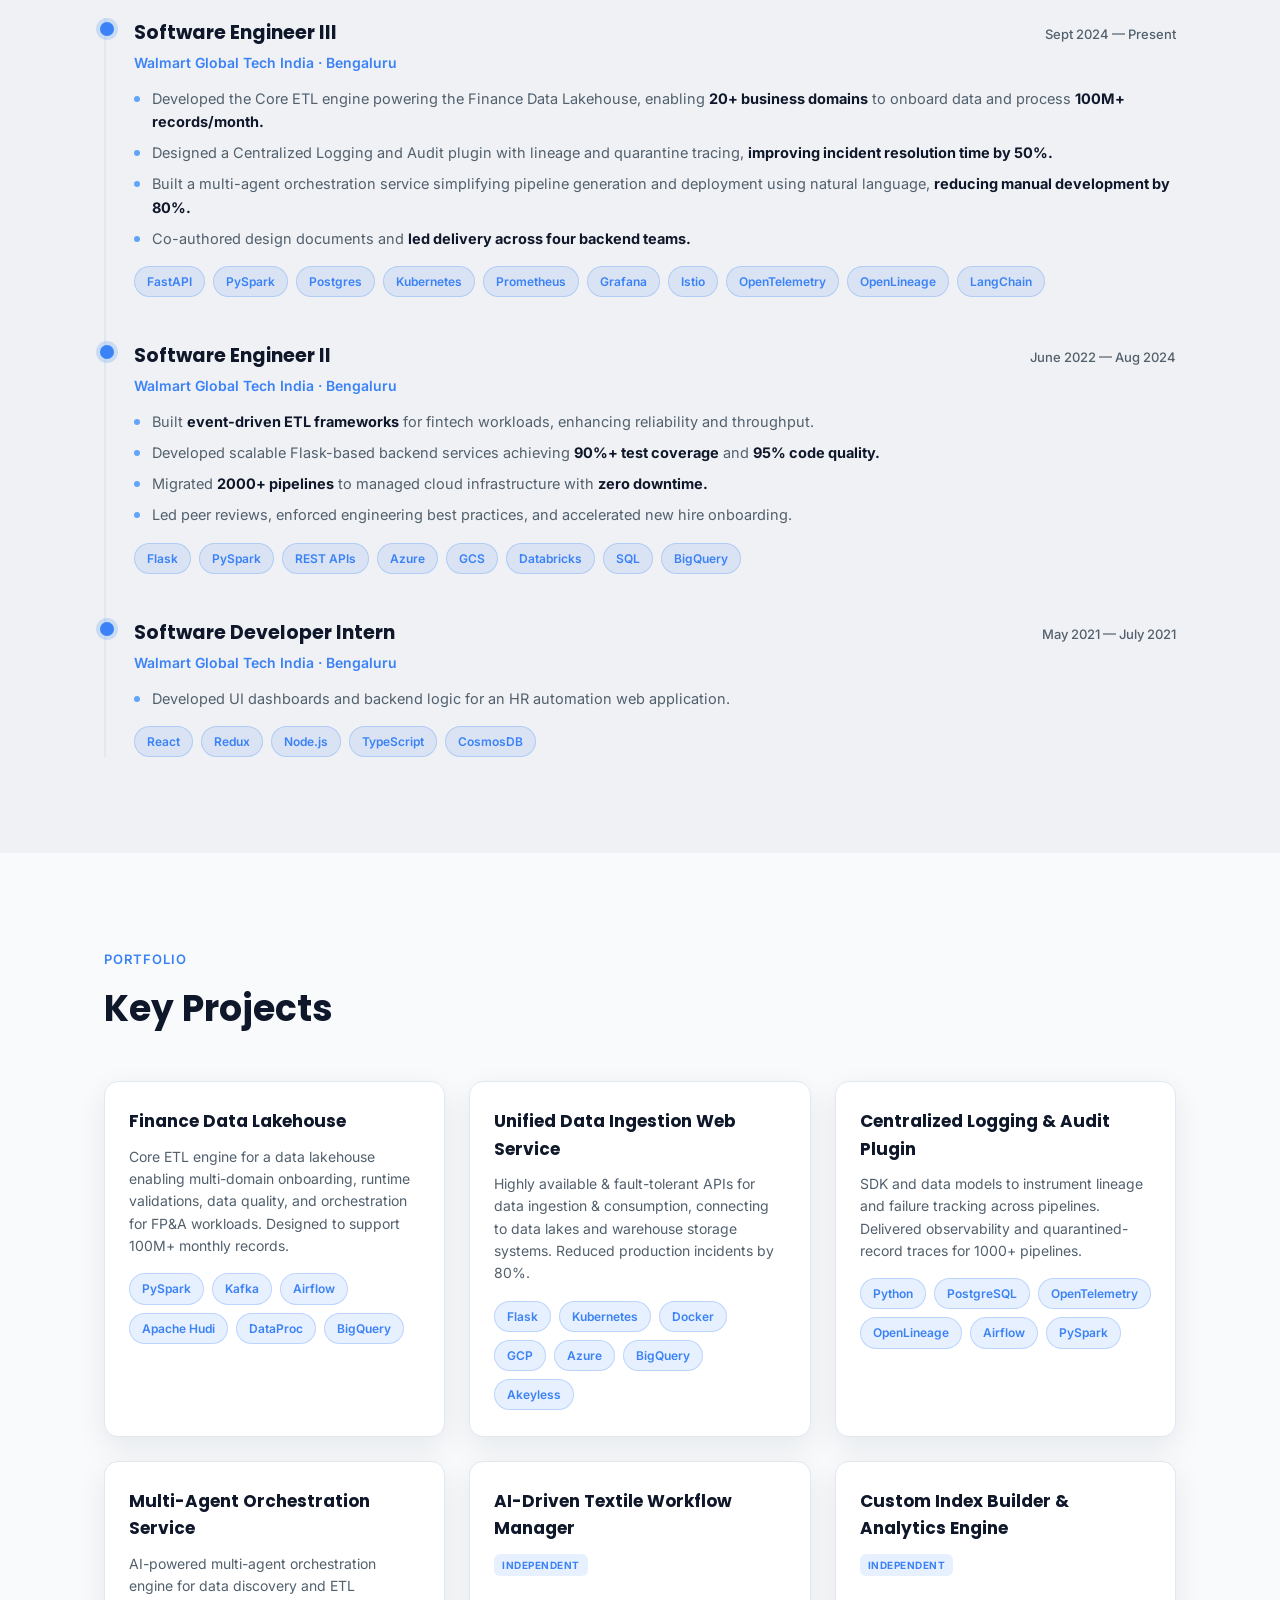
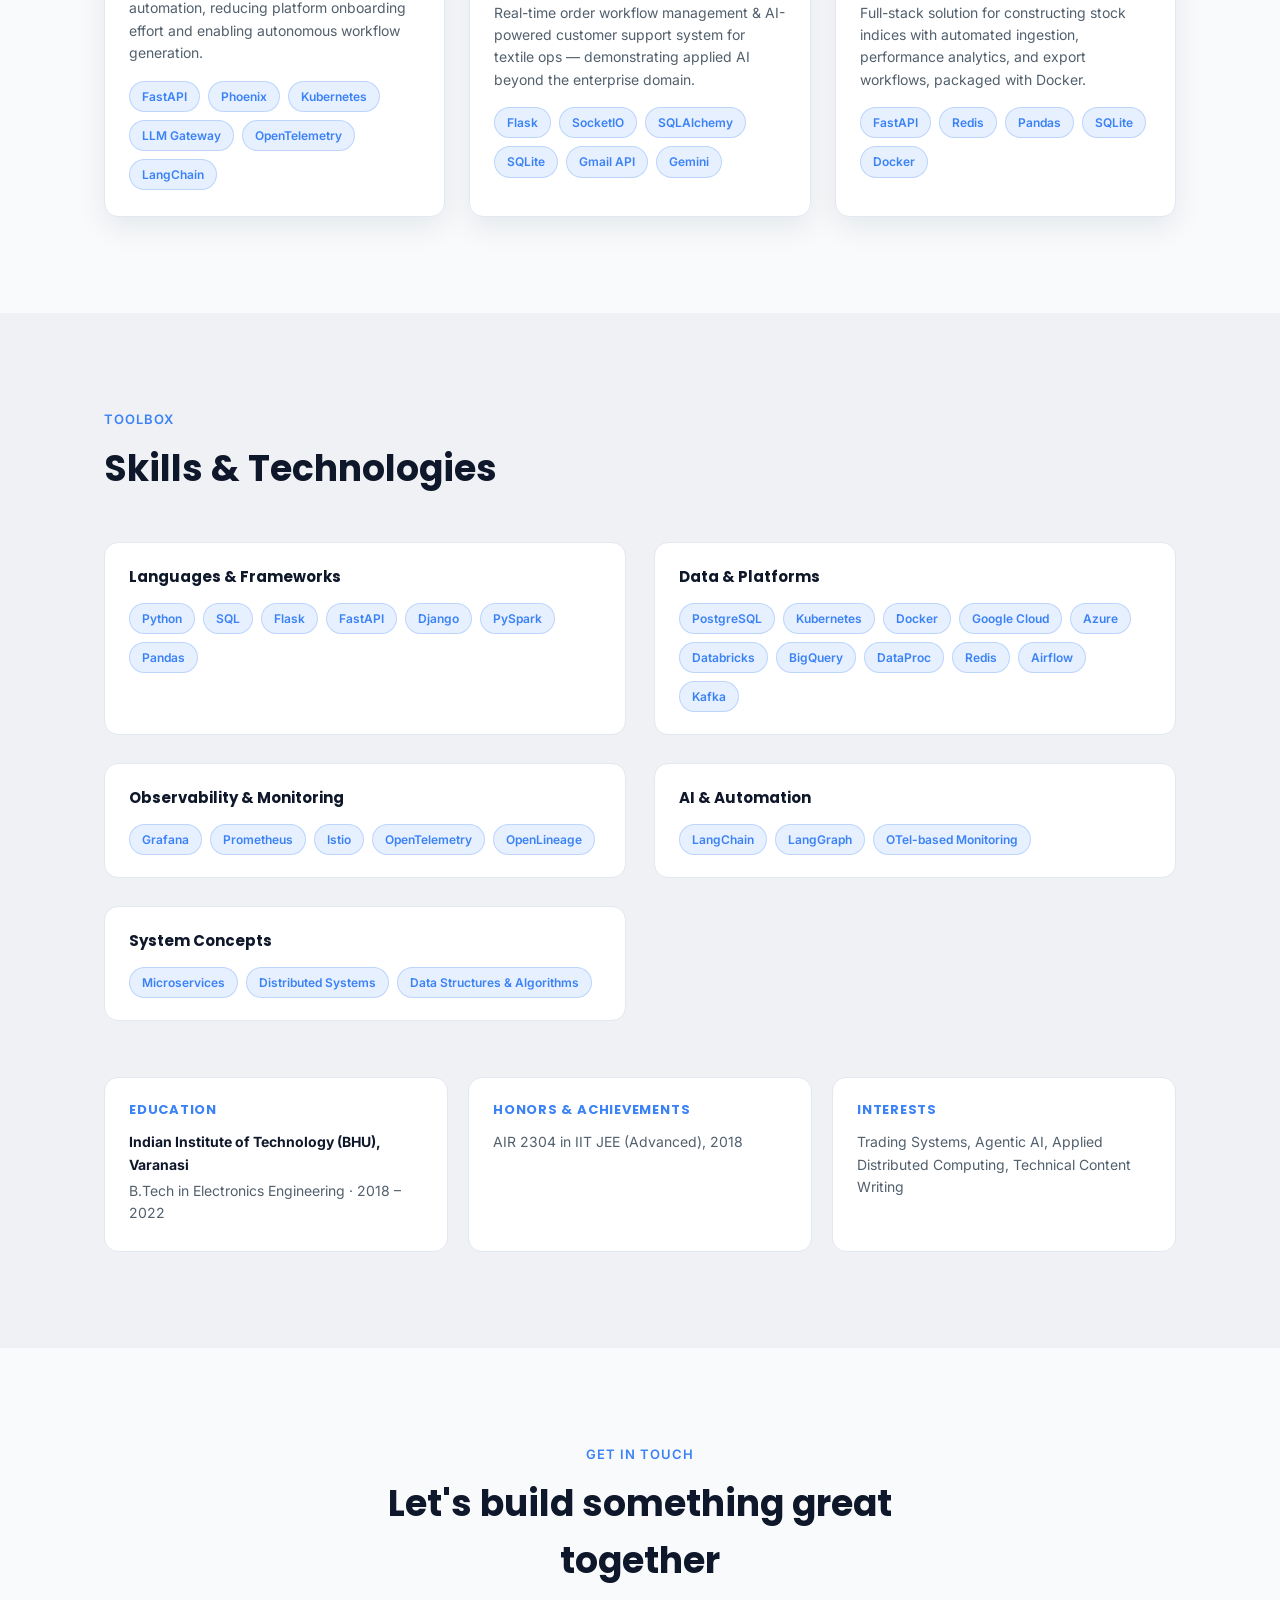
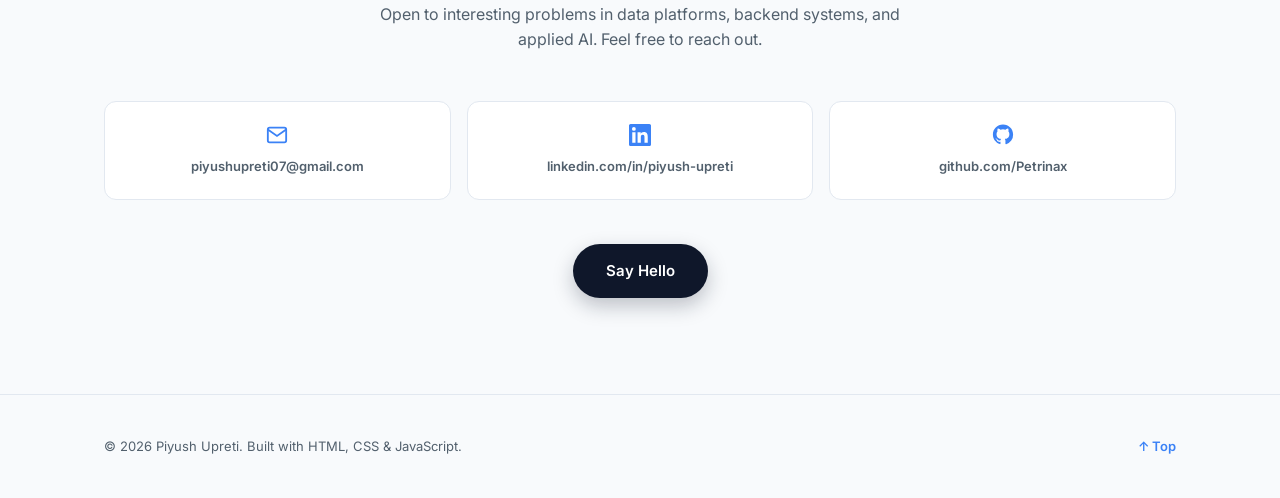
==== commit ace98223: "DE-3000 | Remove phone number from portfolio contact section Co-authored-by: Cursor <cursoragent@cur" ====
--- a/page/index.html
+++ b/page/index.html
@@ -326,10 +326,6 @@
           <svg viewBox="0 0 24 24" fill="none" stroke="currentColor" stroke-width="2"><rect x="2" y="4" width="20" height="16" rx="2"/><path d="m22 6-10 7L2 6"/></svg>
           <span>piyushupreti07@gmail.com</span>
         </a>
-        <a class="contact-card" href="tel:+918765830338">
-          <svg viewBox="0 0 24 24" fill="none" stroke="currentColor" stroke-width="2"><path d="M22 16.92v3a2 2 0 0 1-2.18 2 19.79 19.79 0 0 1-8.63-3.07 19.5 19.5 0 0 1-6-6 19.79 19.79 0 0 1-3.07-8.67A2 2 0 0 1 4.11 2h3a2 2 0 0 1 2 1.72c.127.96.361 1.903.7 2.81a2 2 0 0 1-.45 2.11L8.09 9.91a16 16 0 0 0 6 6l1.27-1.27a2 2 0 0 1 2.11-.45c.907.339 1.85.573 2.81.7A2 2 0 0 1 22 16.92z"/></svg>
-          <span>+91 87658 30338</span>
-        </a>
         <a class="contact-card" href="https://www.linkedin.com/in/piyush-upreti" target="_blank" rel="noopener">
           <svg viewBox="0 0 24 24" fill="currentColor"><path d="M20.45 20.45h-3.56v-5.57c0-1.33-.02-3.04-1.85-3.04-1.85 0-2.14 1.45-2.14 2.94v5.67H9.34V9h3.41v1.56h.05c.48-.9 1.64-1.85 3.38-1.85 3.6 0 4.27 2.37 4.27 5.46v6.28zM5.34 7.43a2.07 2.07 0 1 1 0-4.14 2.07 2.07 0 0 1 0 4.14zM7.12 20.45H3.55V9h3.57v11.45zM22.22 0H1.77C.8 0 0 .78 0 1.75v20.5C0 23.22.8 24 1.77 24h20.45c.98 0 1.78-.78 1.78-1.75V1.75C24 .78 23.2 0 22.22 0z"/></svg>
           <span>linkedin.com/in/piyush-upreti</span>
--- a/page/styles.css
+++ b/page/styles.css
@@ -583,7 +583,7 @@
 }
 .contact-grid {
   display: grid;
-  grid-template-columns: repeat(4, 1fr);
+  grid-template-columns: repeat(3, 1fr);
   gap: 16px;
   margin-bottom: 44px;
 }
